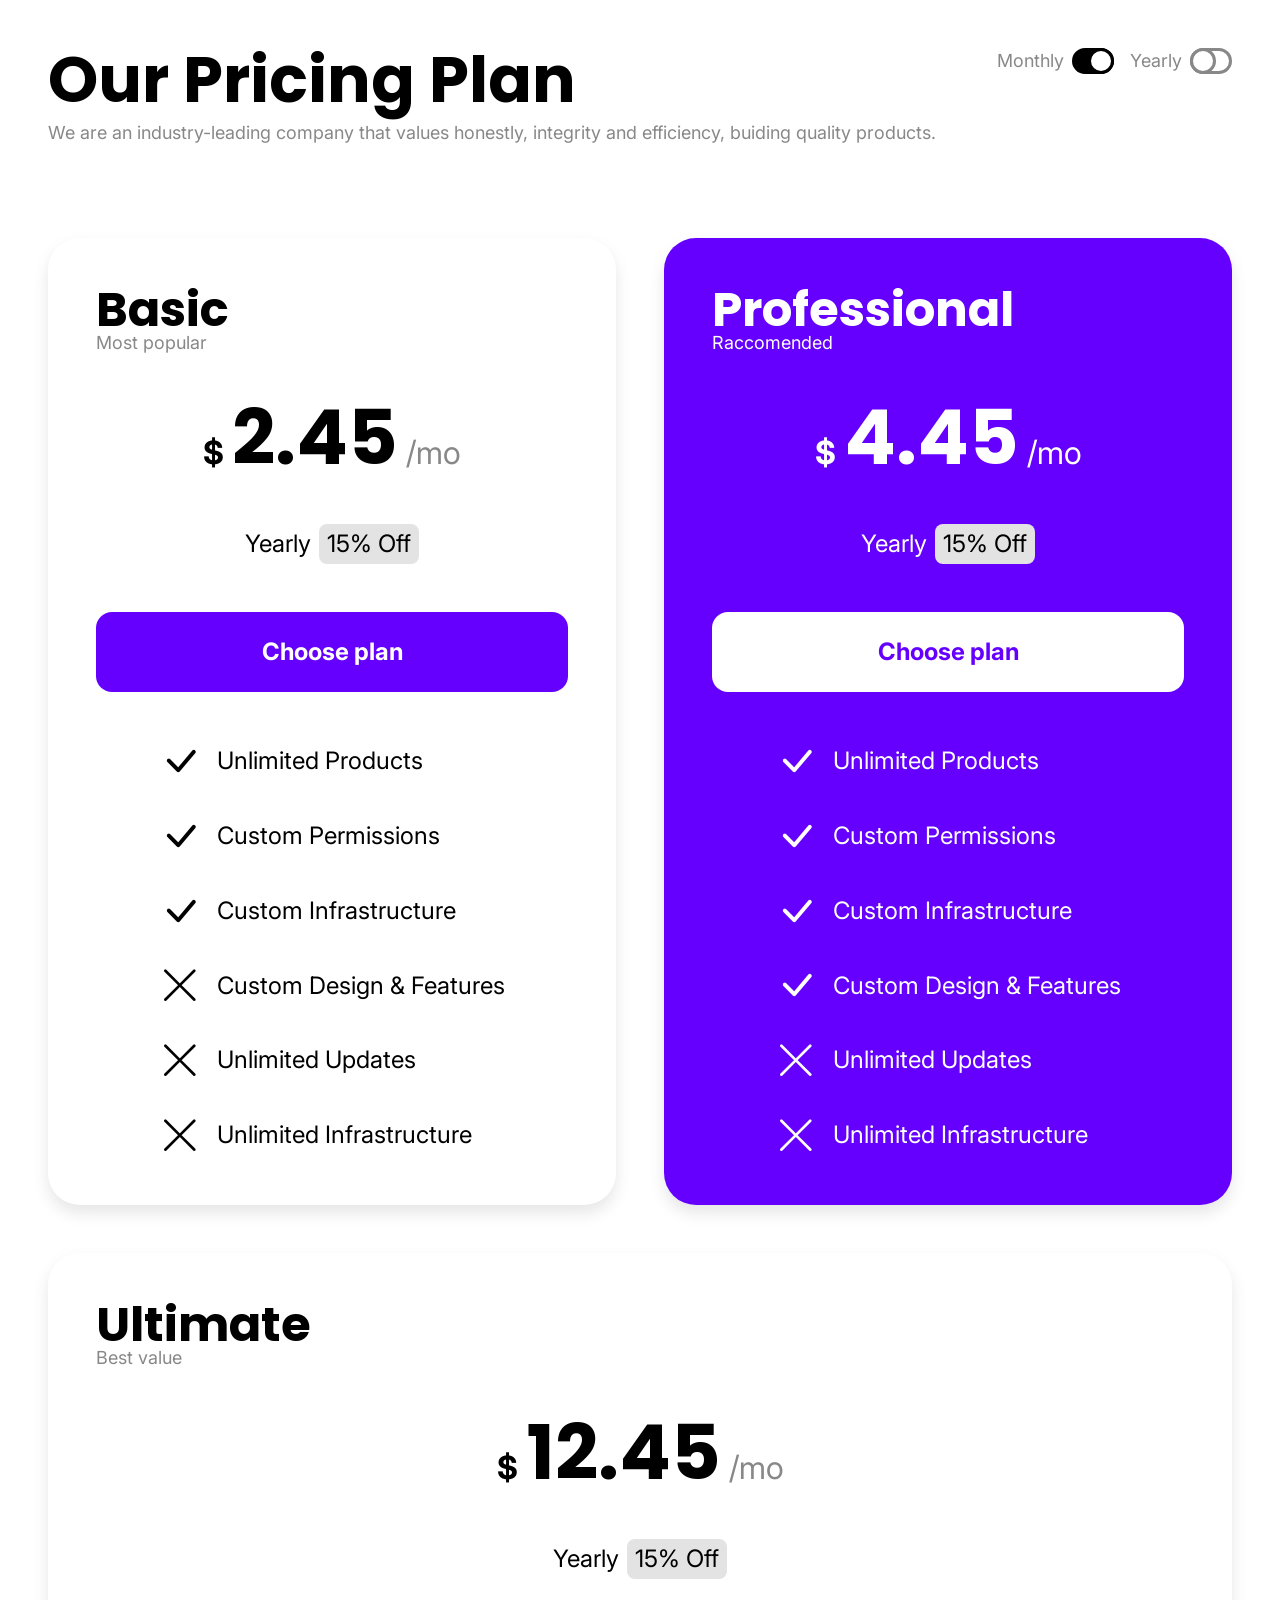
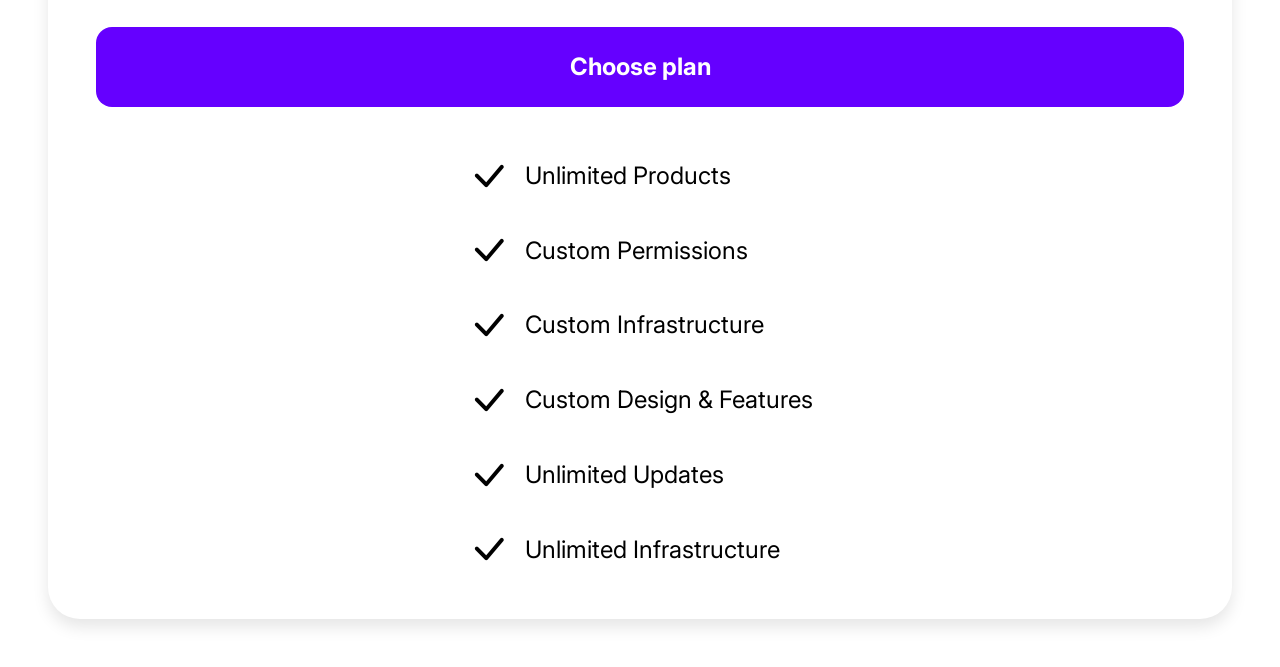
==== index.html @ efc5656f "Prima versione" ====
<!doctype html>
<html lang="en">
    <head>
        <meta charset="UTF-8" />
        <meta name="viewport" content="width=device-width, initial-scale=1.0" />
        <title>Pricing Plan</title>
        <link rel="stylesheet" href="./style.css" />
        <link rel="preconnect" href="https://fonts.googleapis.com" />
        <link rel="preconnect" href="https://fonts.gstatic.com" crossorigin />
        <link href="https://fonts.googleapis.com/css2?family=Inter:ital,opsz,wght@0,14..32,100..900;1,14..32,100..900&family=Poppins:ital,wght@0,400;0,700;1,400;1,700&display=swap" rel="stylesheet" />
        <link rel="stylesheet" href="https://cdn.jsdelivr.net/npm/bootstrap-icons@1.13.1/font/bootstrap-icons.min.css" />
        <link rel="stylesheet" href="./style-fase-2.css" />
    </head>

    <body>
        <div class="container">
            <header>
                <div class="header-container">
                    <h1>Our Pricing Plan</h1>
                    <p>We are an industry-leading company that values honestly, integrity and efficiency, buiding quality products.</p>
                </div>
                <div class="switch-container">
                    <div class="switch monthly">
                        <p>Monthly</p>
                        <div class="switch-toggle">
                            <div class="switch-circle"></div>
                        </div>
                    </div>
                    <div class="switch yearly">
                        <p>Yearly</p>
                        <div class="switch-toggle">
                            <div class="switch-circle"></div>
                        </div>
                    </div>
                </div>
            </header>
            <main>
                <div class="plan">
                    <div class="plan-header">
                        <h2>Basic</h2>
                        <p>Most popular</p>
                    </div>
                    <div class="plan-price">
                        <p><span class="dollar">$</span>2.45<span>/mo</span></p>
                    </div>
                    <div class="plan-discount">Yearly <span>15% Off</span></div>
                    <div class="plan-button">Choose plan</div>
                    <ul class="plan-list">
                        <li>
                            <i class="bi bi-check-lg"></i>
                            <p>Unlimited Products</p>
                        </li>
                        <li>
                            <i class="bi bi-check-lg"></i>
                            <p>Custom Permissions</p>
                        </li>
                        <li>
                            <i class="bi bi-check-lg"></i>
                            <p>Custom Infrastructure</p>
                        </li>
                        <li>
                            <i class="bi bi-x-lg"></i>
                            <p>Custom Design & Features</p>
                        </li>
                        <li>
                            <i class="bi bi-x-lg"></i>
                            <p>Unlimited Updates</p>
                        </li>
                        <li>
                            <i class="bi bi-x-lg"></i>
                            <p>Unlimited Infrastructure</p>
                        </li>
                    </ul>
                </div>
                <div class="plan plan-professional">
                    <div class="plan-header">
                        <h2>Professional</h2>
                        <p>Raccomended</p>
                    </div>
                    <div class="plan-price">
                        <p><span class="dollar">$</span>4.45<span>/mo</span></p>
                    </div>
                    <div class="plan-discount">Yearly <span>15% Off</span></div>
                    <div class="plan-button">Choose plan</div>
                    <ul class="plan-list">
                        <li>
                            <i class="bi bi-check-lg"></i>
                            <p>Unlimited Products</p>
                        </li>
                        <li>
                            <i class="bi bi-check-lg"></i>
                            <p>Custom Permissions</p>
                        </li>
                        <li>
                            <i class="bi bi-check-lg"></i>
                            <p>Custom Infrastructure</p>
                        </li>
                        <li>
                            <i class="bi bi-check-lg"></i>
                            <p>Custom Design & Features</p>
                        </li>
                        <li>
                            <i class="bi bi-x-lg"></i>
                            <p>Unlimited Updates</p>
                        </li>
                        <li>
                            <i class="bi bi-x-lg"></i>
                            <p>Unlimited Infrastructure</p>
                        </li>
                    </ul>
                </div>
                <div class="plan">
                    <div class="plan-header">
                        <h2>Ultimate</h2>
                        <p>Best value</p>
                    </div>
                    <div class="plan-price">
                        <p><span class="dollar">$</span>12.45<span>/mo</span></p>
                    </div>
                    <div class="plan-discount">Yearly <span>15% Off</span></div>
                    <div class="plan-button">Choose plan</div>
                    <ul class="plan-list">
                        <li>
                            <i class="bi bi-check-lg"></i>
                            <p>Unlimited Products</p>
                        </li>
                        <li>
                            <i class="bi bi-check-lg"></i>
                            <p>Custom Permissions</p>
                        </li>
                        <li>
                            <i class="bi bi-check-lg"></i>
                            <p>Custom Infrastructure</p>
                        </li>
                        <li>
                            <i class="bi bi-check-lg"></i>
                            <p>Custom Design & Features</p>
                        </li>
                        <li>
                            <i class="bi bi-check-lg"></i>
                            <p>Unlimited Updates</p>
                        </li>
                        <li>
                            <i class="bi bi-check-lg"></i>
                            <p>Unlimited Infrastructure</p>
                        </li>
                    </ul>
                </div>
            </main>
        </div>
    </body>
</html>
---- style.css ----
/* RESET */

* {
    margin: 0;
    padding: 0;
    box-sizing: border-box;
    line-height: 1;
}

/**/

p {
    font-size: 18px;
}

html,
body {
    width: 100%;
    height: 100%;
    font-family: "Inter";
}

.container {
    max-width: 1600px;
    margin: 0 auto;
    padding: 3rem;
}

/* HEADER */

header {
    display: flex;
    justify-content: space-between;
    flex-wrap: wrap;
    gap: 2rem;
}

header .header-container h1 {
    font-family: "Poppins";
    font-size: 64px;
}

header .header-container p {
    color: #888888;
    margin-top: 0.75rem;
}

header .switch-container {
    display: flex;
    align-items: flex-start;
    flex-grow: 1;
    justify-content: flex-end;
}

header .switch-container p {
    color: #888888;
}

header .switch-container .switch {
    display: flex;
    align-items: center;
}

header .switch-container .switch:last-of-type {
    margin-left: 1rem;
}

header .switch-container .switch .switch-toggle {
    width: 42px;
    height: 26px;
    border-radius: 13px;
    margin-left: 0.5rem;
    display: flex;
    align-items: center;
}

header .switch-container .switch.monthly .switch-toggle {
    background-color: #000000;
    border: 3px solid #000000;
    justify-content: flex-end;
}

header .switch-container .switch.yearly .switch-toggle {
    background-color: #ffffff;
    border: 3px solid #888888;
    justify-content: flex-start;
}

header .switch-container .switch .switch-toggle .switch-circle {
    width: 26px;
    height: 26px;
    border-radius: 50%;
    background-color: #ffffff;
}

header .switch-container .switch.monthly .switch-toggle .switch-circle {
    border: 3px solid #000000;
    margin-right: -3px;
}

header .switch-container .switch.yearly .switch-toggle .switch-circle {
    border: 3px solid #888888;
    margin-left: -3px;
}

/* MAIN */

main {
    display: flex;
    flex-wrap: wrap;
    gap: 3rem;
    margin-top: 6rem;
}

main .plan {
    display: flex;
    flex-direction: column;
    flex-basis: calc(100% / 3 - 6rem / 3);
    flex-grow: 1;
    gap: 3rem;
    min-width: 385px;
    padding: 3rem;
    border-radius: 2rem;
    box-shadow: 0 8px 16px 0 rgba(0, 0, 0, 0.1);
}

main .plan .plan-header h2 {
    font-family: "Poppins";
    font-size: 48px;
}

main .plan .plan-header p {
    color: #888888;
}

main .plan .plan-price p {
    font-family: "Poppins";
    font-weight: 700;
    font-size: 76px;
    text-align: center;
}

main .plan .plan-price span.dollar {
    font-size: 32px;
    font-weight: 700;
    color: #000000;
    margin: 0 0.5rem 0 0;
}

main .plan .plan-price span {
    font-size: 32px;
    font-family: "Inter";
    font-weight: 400;
    color: #888888;
    margin: 0 0 0 0.5rem;
}

main .plan .plan-discount {
    display: flex;
    justify-content: center;
    align-items: center;
    font-size: 24px;
}

main .plan .plan-discount span {
    font-size: 24px;
    padding: 0.5rem;
    border-radius: 0.5rem;
    margin-left: 0.5rem;
    color: #000000;
    background-color: #e3e3e3;
}

main .plan .plan-button {
    display: flex;
    justify-content: center;
    align-items: center;
    height: 5rem;
    font-size: 24px;
    font-weight: 700;
    color: #ffffff;
    background-color: #6500ff;
    border-radius: 1rem;
    text-align: center;
}

main .plan ul.plan-list {
    display: flex;
    flex-direction: column;
    gap: 2rem;
    list-style: none;
    max-width: 350px;
    margin: 0 auto;
}

main .plan ul.plan-list p {
    font-size: 24px;
}

main .plan .plan-list li {
    display: flex;
    align-items: center;
}

main .plan .plan-list li i {
    font-size: 42px;
    margin-right: 1rem;
}

main .plan.plan-professional,
main .plan.plan-professional .plan-header h2,
main .plan.plan-professional .plan-header p,
main .plan.plan-professional .plan-price p,
main .plan.plan-professional .plan-price span,
main .plan.plan-professional .plan-discount,
main .plan.plan-professional .plan-list,
main .plan.plan-professional .plan-list p,
main .plan.plan-professional .plan-list li,
main .plan.plan-professional .plan-list li i {
    background-color: #6500ff;
    color: #ffffff;
}

main .plan.plan-professional .plan-button {
    background-color: #ffffff;
    color: #6500ff;
}

/* main .plan:last-of-type ul.plan-list {
    max-height: 260px;
    flex-wrap: wrap;
} */
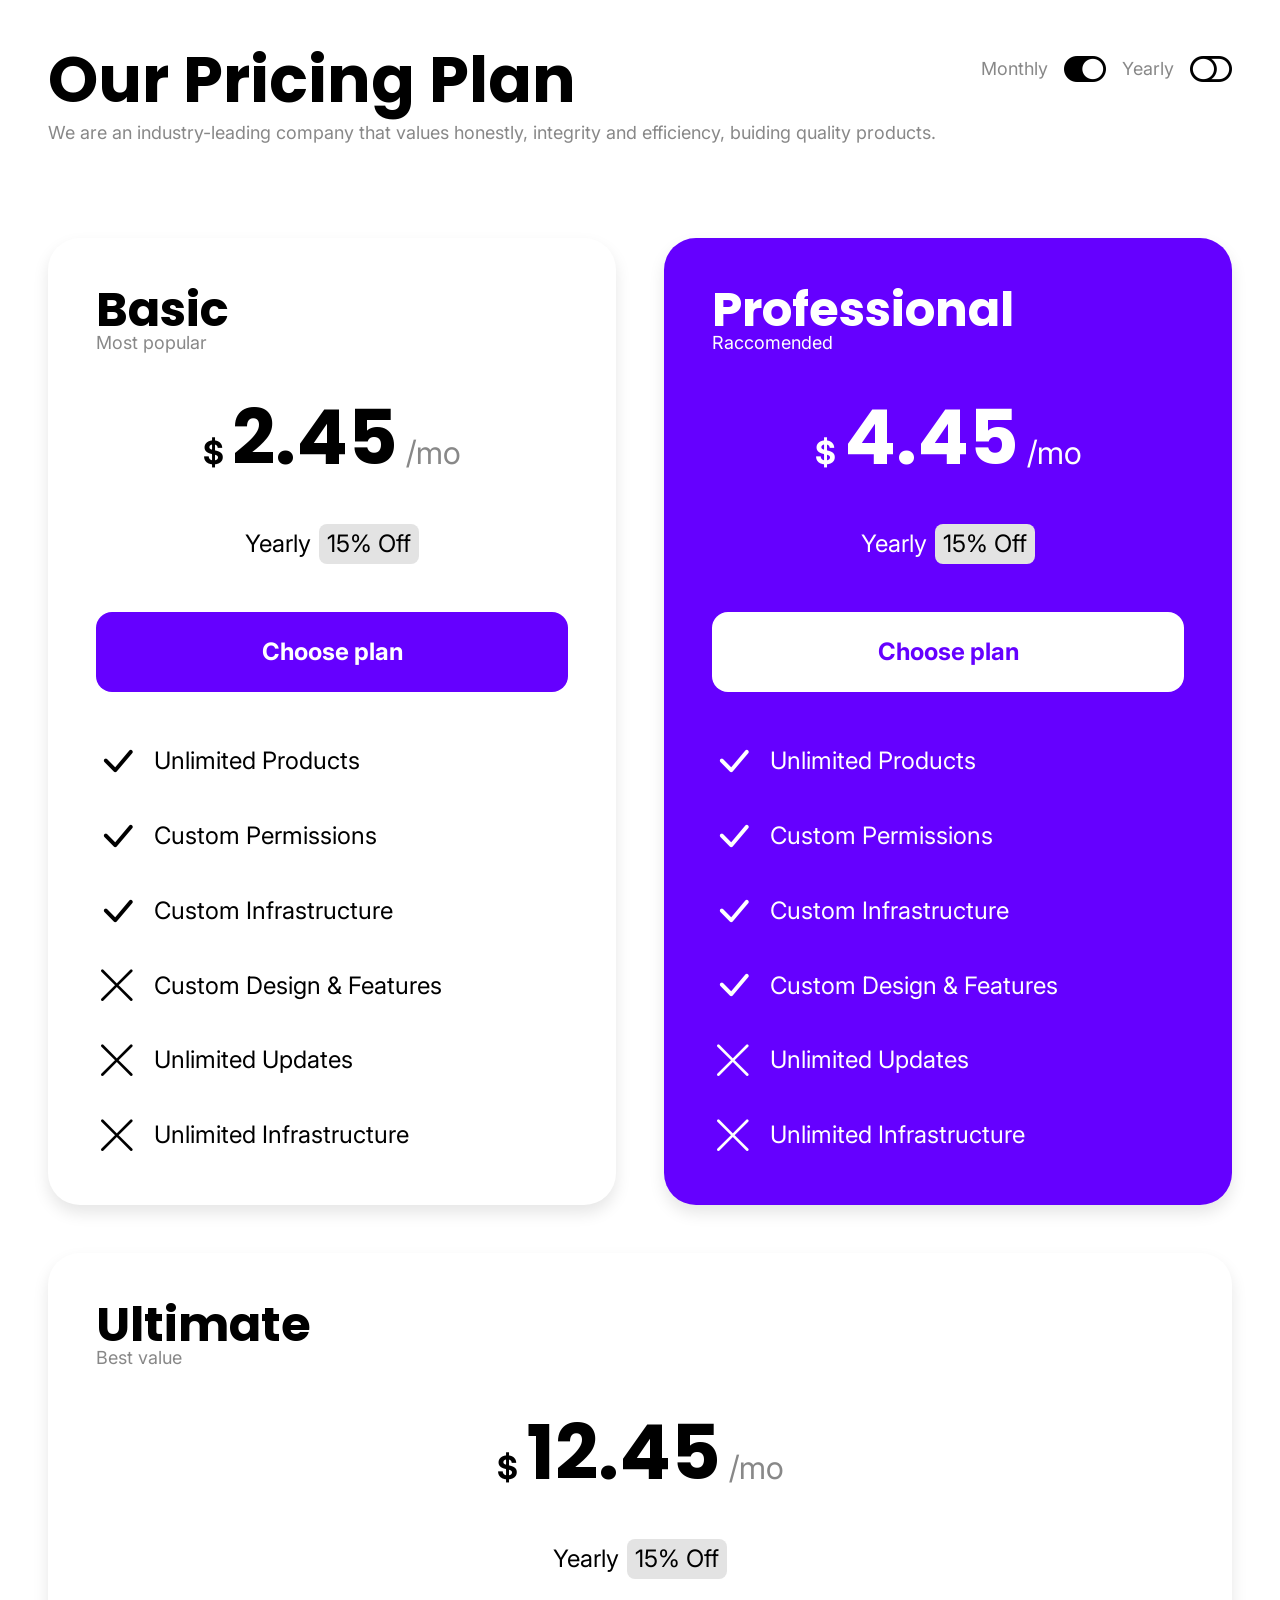
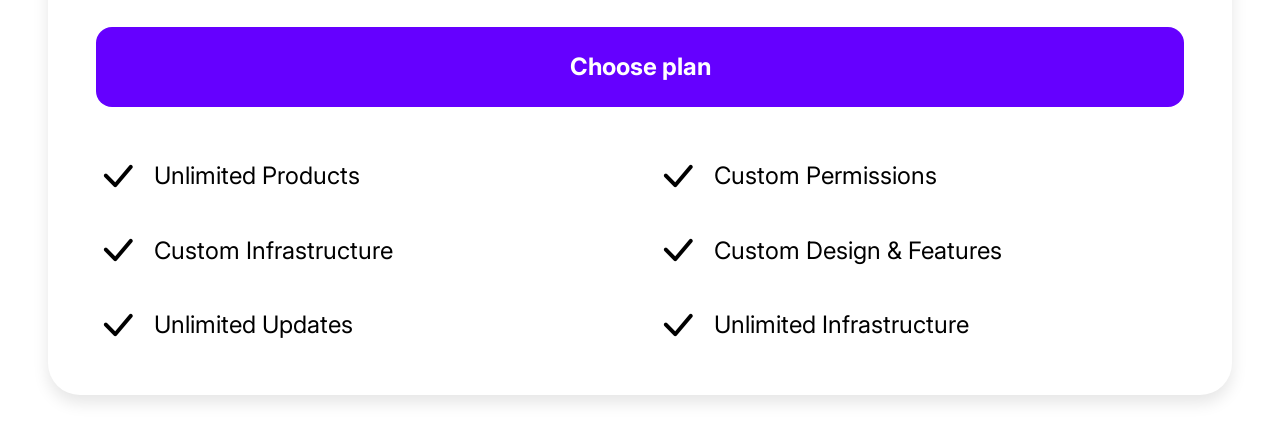
==== commit 439b76b8: "Modifiche varie e versione tablet... (chiesto a gemini...)" ====
--- a/index.html
+++ b/index.html
@@ -22,15 +22,17 @@
                 <div class="switch-container">
                     <div class="switch monthly">
                         <p>Monthly</p>
-                        <div class="switch-toggle">
+                        <i class="bi bi-toggle-on"></i>
+                        <!-- <div class="switch-toggle">
                             <div class="switch-circle"></div>
-                        </div>
+                        </div> -->
                     </div>
                     <div class="switch yearly">
                         <p>Yearly</p>
-                        <div class="switch-toggle">
+                        <i class="bi bi-toggle-off"></i>
+                        <!-- <div class="switch-toggle">
                             <div class="switch-circle"></div>
-                        </div>
+                        </div> -->
                     </div>
                 </div>
             </header>
@@ -72,7 +74,7 @@
                         </li>
                     </ul>
                 </div>
-                <div class="plan plan-professional">
+                <div class="plan plan-highlight">
                     <div class="plan-header">
                         <h2>Professional</h2>
                         <p>Raccomended</p>
--- a/style.css
+++ b/style.css
@@ -61,6 +61,11 @@
     align-items: center;
 }
 
+header .switch-container .switch i {
+    font-size: 42px;
+    margin-left: 1rem;
+}
+
 header .switch-container .switch:last-of-type {
     margin-left: 1rem;
 }
@@ -116,9 +121,9 @@
     display: flex;
     flex-direction: column;
     flex-basis: calc(100% / 3 - 6rem / 3);
+    min-width: 400px;
     flex-grow: 1;
     gap: 3rem;
-    min-width: 385px;
     padding: 3rem;
     border-radius: 2rem;
     box-shadow: 0 8px 16px 0 rgba(0, 0, 0, 0.1);
@@ -175,6 +180,7 @@
     display: flex;
     justify-content: center;
     align-items: center;
+    flex-shrink: 0;
     height: 5rem;
     font-size: 24px;
     font-weight: 700;
@@ -186,42 +192,48 @@
 
 main .plan ul.plan-list {
     display: flex;
-    flex-direction: column;
+    flex-direction: row;
+    flex-wrap: wrap;
     gap: 2rem;
     list-style: none;
-    max-width: 350px;
     margin: 0 auto;
 }
 
-main .plan ul.plan-list p {
-    font-size: 24px;
-}
-
-main .plan .plan-list li {
-    display: flex;
-    align-items: center;
-}
-
-main .plan .plan-list li i {
+/* Ho chiesto a Gemini come fare a spezzare in 2 l'ultima card in modalità tablet, ma non ho capito lo stesso... */
+/* https://gemini.google.com/app/2e0eaa9e831f0b74 */
+main .plan ul.plan-list li {
+    display: flex;
+    align-items: center;
+    flex-grow: 1;
+    flex-basis: calc(48%);
+    min-width: 300px;
+    /* text-wrap: nowrap; */
+}
+
+main .plan ul.plan-list li i {
     font-size: 42px;
     margin-right: 1rem;
 }
 
-main .plan.plan-professional,
-main .plan.plan-professional .plan-header h2,
-main .plan.plan-professional .plan-header p,
-main .plan.plan-professional .plan-price p,
-main .plan.plan-professional .plan-price span,
-main .plan.plan-professional .plan-discount,
-main .plan.plan-professional .plan-list,
-main .plan.plan-professional .plan-list p,
-main .plan.plan-professional .plan-list li,
-main .plan.plan-professional .plan-list li i {
+main .plan ul.plan-list li p {
+    font-size: 24px;
+}
+
+main .plan.plan-highlight,
+main .plan.plan-highlight .plan-header h2,
+main .plan.plan-highlight .plan-header p,
+main .plan.plan-highlight .plan-price p,
+main .plan.plan-highlight .plan-price span,
+main .plan.plan-highlight .plan-discount,
+main .plan.plan-highlight .plan-list,
+main .plan.plan-highlight .plan-list p,
+main .plan.plan-highlight .plan-list li,
+main .plan.plan-highlight .plan-list li i {
     background-color: #6500ff;
     color: #ffffff;
 }
 
-main .plan.plan-professional .plan-button {
+main .plan.plan-highlight .plan-button {
     background-color: #ffffff;
     color: #6500ff;
 }
